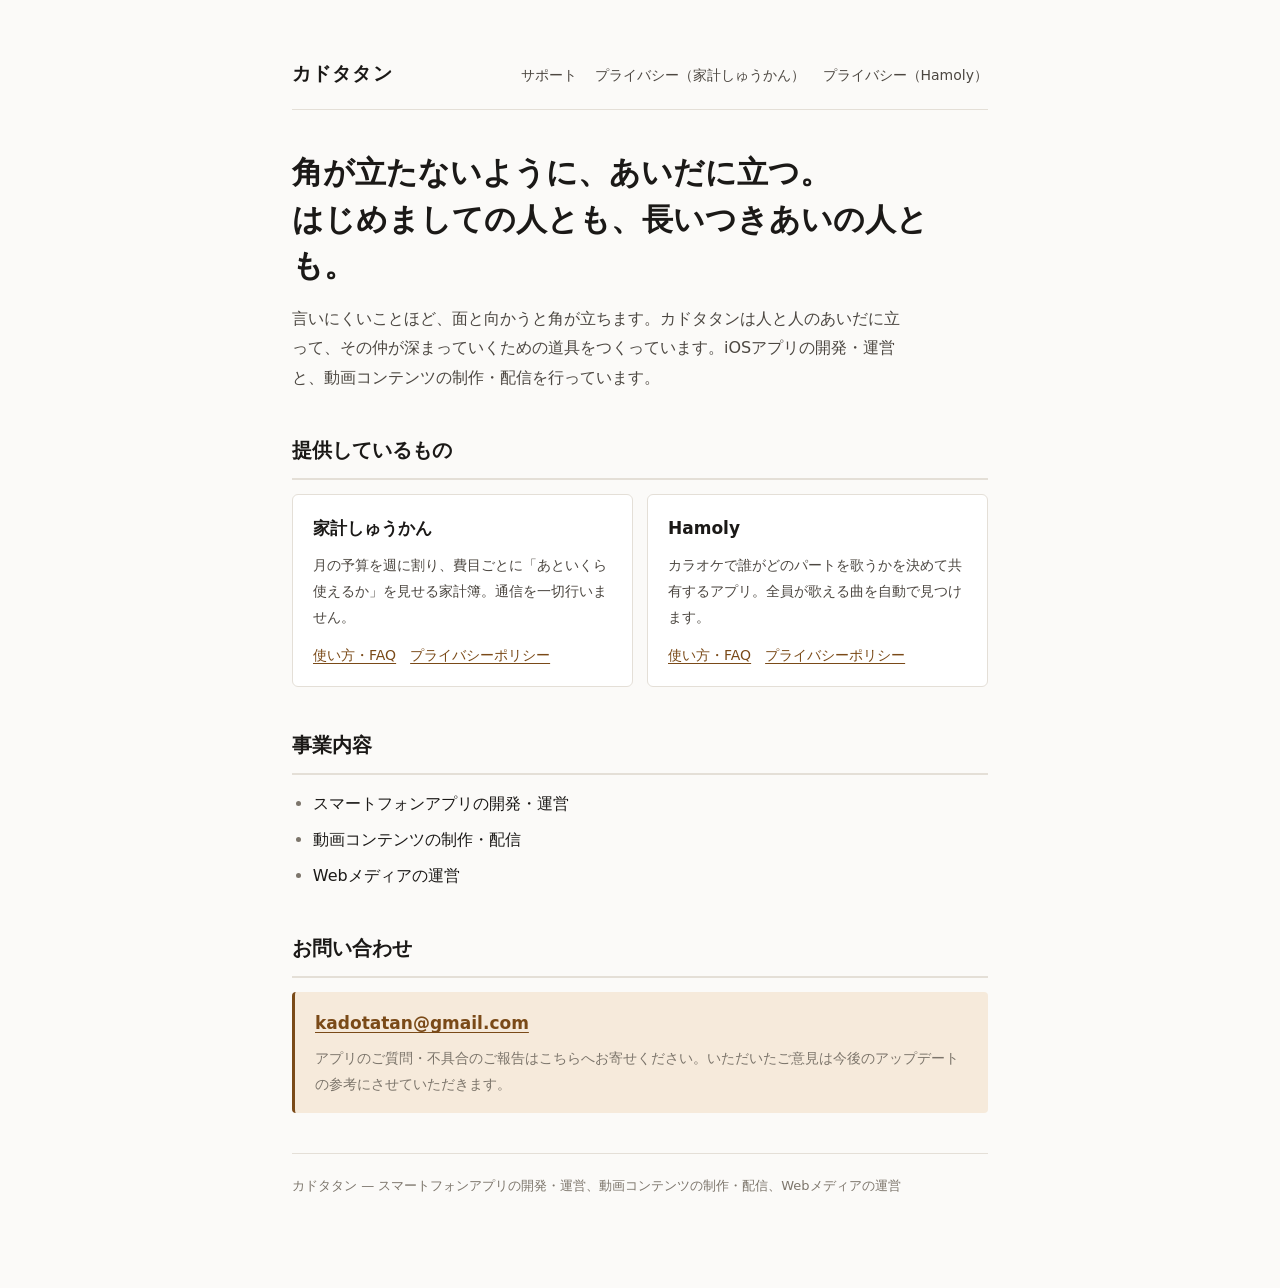
==== index.html @ e3baa011 "サポートページとプライバシーポリシーを公開 カドタタンの事業サイト。App Store のサポートURL・プライバシーポリシーURL、 および銀行口座開設時の事業実態を示す資料として使う。  Co-A" ====
<!doctype html>
<html lang="ja">
<head>
<meta charset="utf-8">
<meta name="viewport" content="width=device-width, initial-scale=1">
<title>カドタタン</title>
<meta name="description" content="人と人のあいだに立って、仲が深まるための道具をつくっています。iOSアプリの開発・運営と動画コンテンツの制作・配信。">
<link rel="stylesheet" href="style.css">
</head>
<body>
<div class="wrap">

  <div class="site-head">
    <a class="site-name mincho" href="./">カドタタン</a>
    <nav class="site-nav">
      <a href="support.html">サポート</a>
      <a href="privacy-weekbudget.html">プライバシー（家計しゅうかん）</a>
      <a href="privacy-hamoly.html">プライバシー（Hamoly）</a>
    </nav>
  </div>

  <section>
    <h1 class="mincho">角が立たないように、あいだに立つ。<br>はじめましての人とも、長いつきあいの人とも。</h1>
    <p class="lede">言いにくいことほど、面と向かうと角が立ちます。カドタタンは人と人のあいだに立って、その仲が深まっていくための道具をつくっています。iOSアプリの開発・運営と、動画コンテンツの制作・配信を行っています。</p>
  </section>

  <section>
    <h2>提供しているもの</h2>
    <div class="appgrid">
      <div class="appcard">
        <span class="n">家計しゅうかん</span>
        <span class="d">月の予算を週に割り、費目ごとに「あといくら使えるか」を見せる家計簿。通信を一切行いません。</span>
        <span class="links">
          <a href="support.html#weekbudget">使い方・FAQ</a>
          <a href="privacy-weekbudget.html">プライバシーポリシー</a>
        </span>
      </div>
      <div class="appcard">
        <span class="n">Hamoly</span>
        <span class="d">カラオケで誰がどのパートを歌うかを決めて共有するアプリ。全員が歌える曲を自動で見つけます。</span>
        <span class="links">
          <a href="support.html#hamoly">使い方・FAQ</a>
          <a href="privacy-hamoly.html">プライバシーポリシー</a>
        </span>
      </div>
    </div>
  </section>

  <section>
    <h2>事業内容</h2>
    <ul>
      <li>スマートフォンアプリの開発・運営</li>
      <li>動画コンテンツの制作・配信</li>
      <li>Webメディアの運営</li>
    </ul>
  </section>

  <section>
    <h2>お問い合わせ</h2>
    <div class="contact">
      <span class="addr"><a href="mailto:kadotatan@gmail.com">kadotatan@gmail.com</a></span>
      <span class="note">アプリのご質問・不具合のご報告はこちらへお寄せください。いただいたご意見は今後のアップデートの参考にさせていただきます。</span>
    </div>
  </section>

  <footer>
    <span>カドタタン — スマートフォンアプリの開発・運営、動画コンテンツの制作・配信、Webメディアの運営</span>
  </footer>

</div>
</body>
</html>
---- style.css ----
:root {
  --ground: #FBFAF8;
  --surface: #FFFFFF;
  --surface-2: #F3F0EB;
  --ink: #1B1917;
  --ink-2: #4C4741;
  --muted: #7C756B;
  --rule: #E4DFD7;
  --accent: #7A4A18;
  --accent-soft: #F6EADB;
}
@media (prefers-color-scheme: dark) {
  :root {
    --ground: #15130F;
    --surface: #1D1B17;
    --surface-2: #262320;
    --ink: #EEEAE3;
    --ink-2: #BAB3A8;
    --muted: #8D8579;
    --rule: #33302A;
    --accent: #D9A56C;
    --accent-soft: #2B2118;
  }
}
* { box-sizing: border-box; }
body {
  margin: 0;
  background: var(--ground);
  color: var(--ink);
  font-family: "Hiragino Sans", "Hiragino Kaku Gothic ProN", "Yu Gothic", "Noto Sans JP", system-ui, sans-serif;
  font-size: 16px;
  line-height: 1.85;
  -webkit-font-smoothing: antialiased;
}
.wrap {
  max-width: 760px;
  margin: 0 auto;
  padding: clamp(24px, 5vw, 56px) clamp(18px, 5vw, 32px) 90px;
  display: flex;
  flex-direction: column;
  gap: 40px;
}
.mincho { font-family: "Hiragino Mincho ProN", "Yu Mincho", "Noto Serif JP", serif; }

/* ヘッダー */
.site-head {
  display: flex; align-items: baseline; gap: 14px; flex-wrap: wrap;
  padding-bottom: 18px; border-bottom: 1px solid var(--rule);
}
.site-name { font-size: 19px; font-weight: 600; letter-spacing: .06em; text-decoration: none; color: var(--ink); }
.site-nav { margin-left: auto; display: flex; gap: 18px; font-size: 14px; flex-wrap: wrap; }
.site-nav a { color: var(--ink-2); text-decoration: none; }
.site-nav a:hover, .site-nav a:focus-visible { color: var(--accent); text-decoration: underline; text-underline-offset: 3px; }

h1 { font-size: clamp(24px, 4.4vw, 31px); line-height: 1.5; margin: 0; font-weight: 600; text-wrap: balance; }
h2 {
  font-size: 20px; margin: 0; font-weight: 600;
  padding-bottom: 9px; border-bottom: 2px solid var(--rule);
}
h3 { font-size: 16px; margin: 0; font-weight: 600; }
p { margin: 0; }
section { display: flex; flex-direction: column; gap: 14px; }
.block { display: flex; flex-direction: column; gap: 8px; }
.lede { color: var(--ink-2); max-width: 60ch; }
.note { color: var(--muted); font-size: 14px; }
.meta { color: var(--muted); font-size: 13px; }

ul, ol { margin: 0; padding-left: 1.3em; display: flex; flex-direction: column; gap: 6px; }
li::marker { color: var(--muted); }

.card {
  background: var(--surface); border: 1px solid var(--rule); border-radius: 6px;
  padding: 18px 20px; display: flex; flex-direction: column; gap: 10px;
}
.qa { display: flex; flex-direction: column; gap: 20px; }
.qa .q { font-weight: 600; color: var(--ink); }
.qa .a { color: var(--ink-2); }

.appgrid { display: grid; grid-template-columns: repeat(auto-fit, minmax(240px, 1fr)); gap: 14px; }
.appcard {
  background: var(--surface); border: 1px solid var(--rule); border-radius: 6px;
  padding: 18px 20px; display: flex; flex-direction: column; gap: 8px;
}
.appcard .n { font-size: 17px; font-weight: 600; }
.appcard .d { font-size: 14px; color: var(--ink-2); }
.appcard .links { display: flex; gap: 14px; font-size: 14px; margin-top: 4px; flex-wrap: wrap; }

.info { display: grid; grid-template-columns: max-content 1fr; gap: 8px 22px; font-size: 15px; }
.info dt { color: var(--muted); font-size: 14px; }
.info dd { margin: 0; color: var(--ink); }

a { color: var(--accent); text-underline-offset: 3px; }
a:focus-visible { outline: 2px solid var(--accent); outline-offset: 3px; border-radius: 2px; }
code {
  font-family: ui-monospace, SFMono-Regular, Menlo, monospace; font-size: .88em;
  background: var(--surface-2); padding: 1px 6px; border-radius: 3px;
}
.contact {
  background: var(--accent-soft); border-left: 3px solid var(--accent); border-radius: 4px;
  padding: 16px 20px; display: flex; flex-direction: column; gap: 6px;
}
.contact .addr { font-size: 17px; font-weight: 600; }
footer {
  border-top: 1px solid var(--rule); padding-top: 20px;
  color: var(--muted); font-size: 13px; display: flex; flex-direction: column; gap: 6px;
}
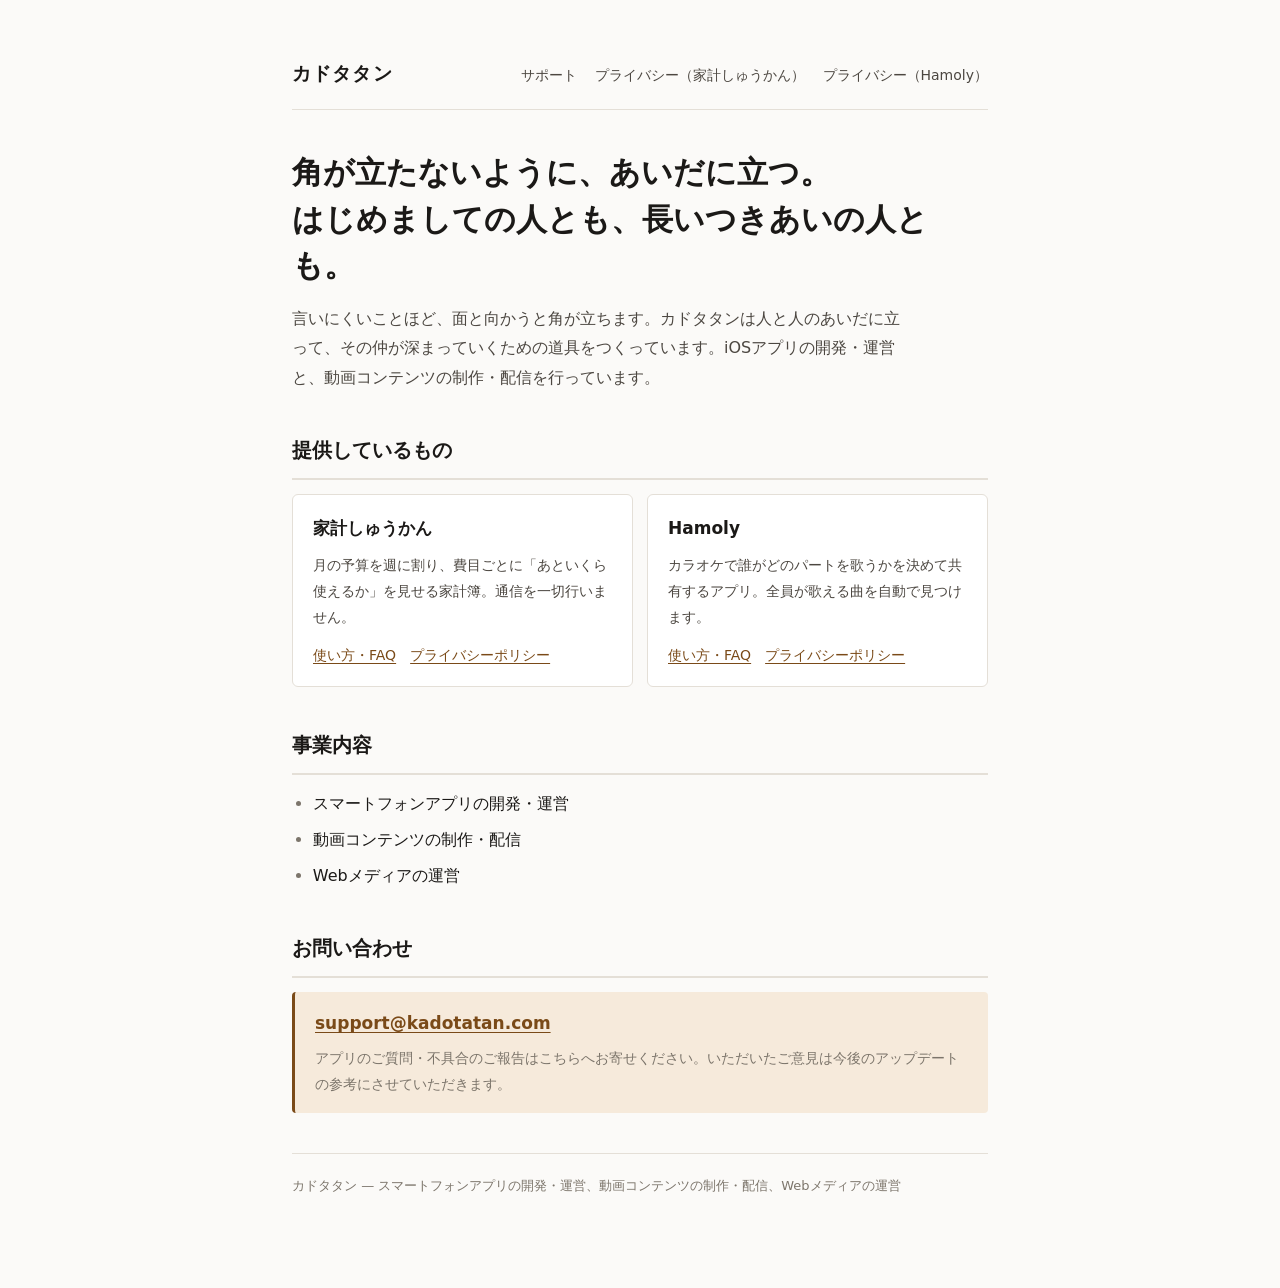
==== commit 454fdbef: "連絡先を support@kadotatan.com に変更 個人の Gmail アドレスが全4ページで公開されていたため、独自ドメインの サポート窓口に差し替えた。App Store の申請でサポー" ====
--- a/index.html
+++ b/index.html
@@ -58,7 +58,7 @@
   <section>
     <h2>お問い合わせ</h2>
     <div class="contact">
-      <span class="addr"><a href="mailto:kadotatan@gmail.com">kadotatan@gmail.com</a></span>
+      <span class="addr"><a href="mailto:support@kadotatan.com">support@kadotatan.com</a></span>
       <span class="note">アプリのご質問・不具合のご報告はこちらへお寄せください。いただいたご意見は今後のアップデートの参考にさせていただきます。</span>
     </div>
   </section>
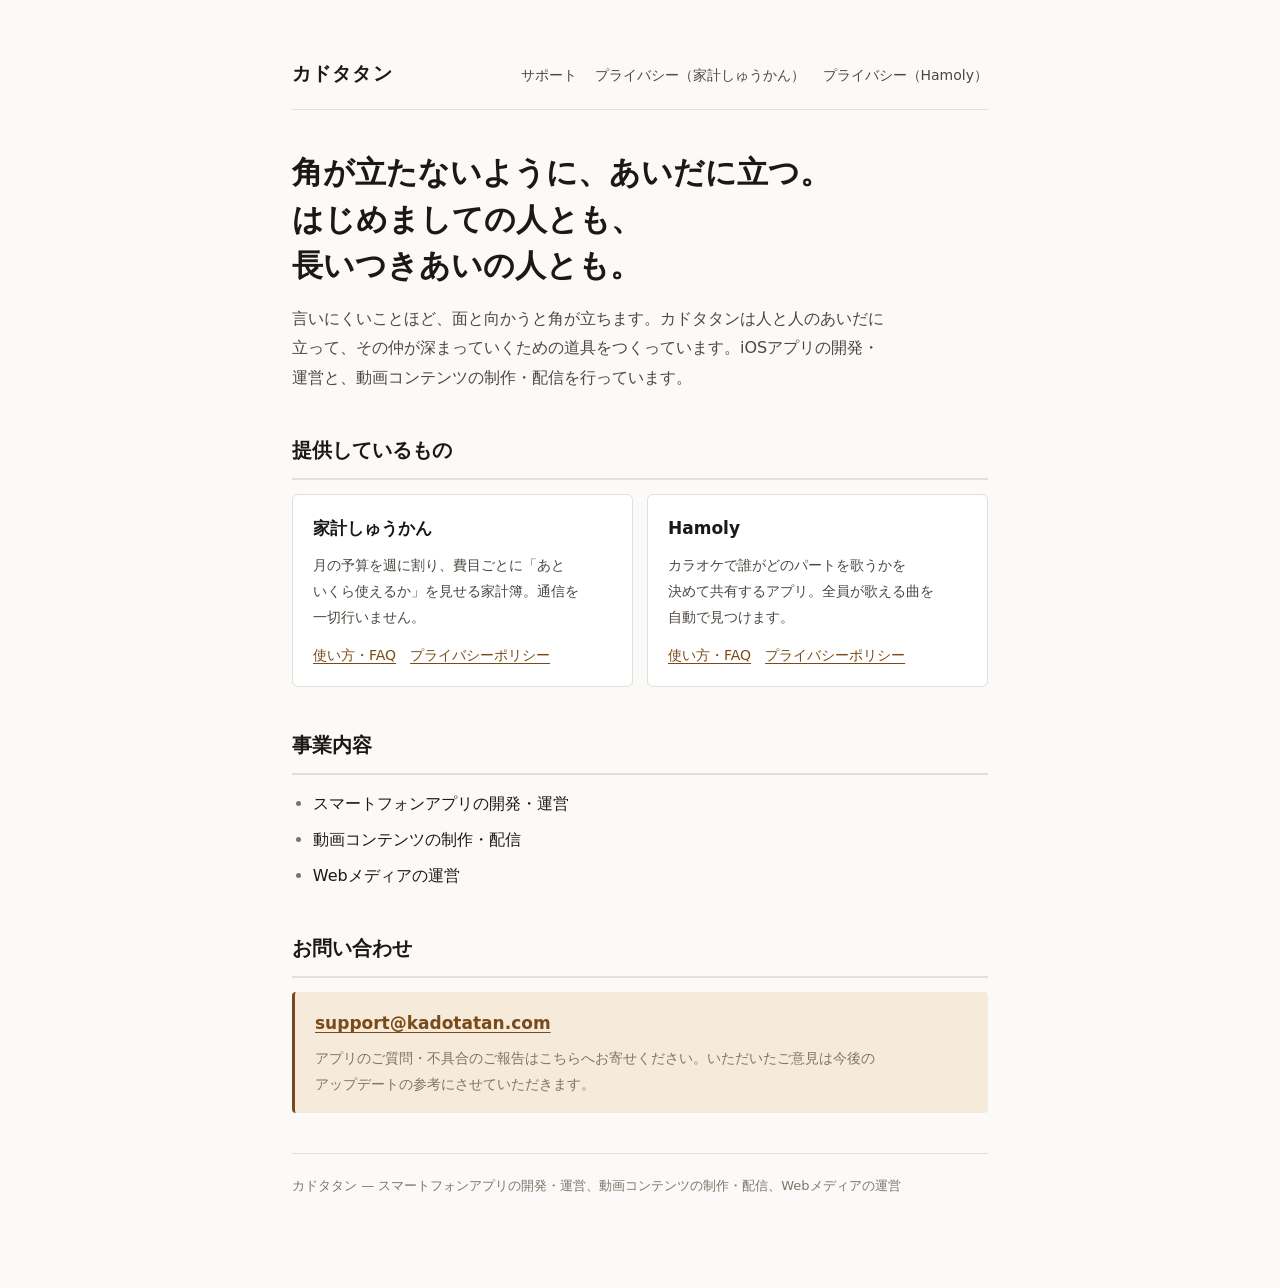
==== commit 3a2253a8: "スマートフォンでの日本語の改行位置を修正 日本語は単語間に空白が無いため、指定が無いと語の途中で改行される。 iPhone 幅(390px)で計測したところ「角が立たないよう/に、」「長いつ/きあい」" ====
--- a/index.html
+++ b/index.html
@@ -20,7 +20,7 @@
   </div>
 
   <section>
-    <h1 class="mincho">角が立たないように、あいだに立つ。<br>はじめましての人とも、長いつきあいの人とも。</h1>
+    <h1 class="mincho"><span class="p">角が立たないように、</span><span class="p">あいだに立つ。</span><span class="p">はじめましての人とも、</span><span class="p">長いつきあいの人とも。</span></h1>
     <p class="lede">言いにくいことほど、面と向かうと角が立ちます。カドタタンは人と人のあいだに立って、その仲が深まっていくための道具をつくっています。iOSアプリの開発・運営と、動画コンテンツの制作・配信を行っています。</p>
   </section>
 
--- a/style.css
+++ b/style.css
@@ -31,7 +31,34 @@
   font-size: 16px;
   line-height: 1.85;
   -webkit-font-smoothing: antialiased;
+  /* 日本語の禁則処理を厳格に（行頭に「。」「）」等が来ない） */
+  line-break: strict;
 }
+
+/* ===== 日本語の改行制御 =====
+   日本語は空白が無いため、指定しないと語の途中で平気で改行される。
+   ・balance … 見出しの各行の長さを揃える
+   ・pretty  … 最終行が1〜2文字だけになる「取り残し」を防ぐ
+   ・auto-phrase … 文節単位で改行する（対応ブラウザのみ／Safari未対応） */
+h1, h2, h3 { text-wrap: balance; }
+p, li, dd,
+.lede, .note, .meta, .q, .a,
+.appcard .d, .appcard .n,
+.block > span, .card span,
+footer span {
+  text-wrap: pretty;
+}
+@supports (word-break: auto-phrase) {
+  h1, h2, h3, p, li, dd,
+  .lede, .note, .meta, .q, .a,
+  .appcard .d, .block > span, .card span, footer span {
+    word-break: auto-phrase;
+  }
+}
+/* 見出しは文節ごとに inline-block で包み、途中で切れないようにする（Safari でも有効） */
+h1 .p { display: inline-block; }
+/* メールアドレスやコードは、はみ出すより折り返す */
+.addr a, code { overflow-wrap: anywhere; }
 .wrap {
   max-width: 760px;
   margin: 0 auto;
@@ -104,3 +131,17 @@
   border-top: 1px solid var(--rule); padding-top: 20px;
   color: var(--muted); font-size: 13px; display: flex; flex-direction: column; gap: 6px;
 }
+
+/* ===== スマートフォン ===== */
+@media (max-width: 560px) {
+  /* ヘッダーを縦積みに。margin-left:auto のままだと折り返し時に位置が飛ぶ */
+  .site-head { flex-direction: column; align-items: flex-start; gap: 10px; }
+  .site-nav { margin-left: 0; gap: 8px 18px; font-size: 13.5px; }
+
+  .wrap { gap: 34px; }
+  h1 { line-height: 1.6; }
+  h2 { font-size: 18px; }
+  .card, .appcard, .contact { padding: 16px; }
+  .appgrid { grid-template-columns: 1fr; }
+  footer { font-size: 12.5px; }
+}
